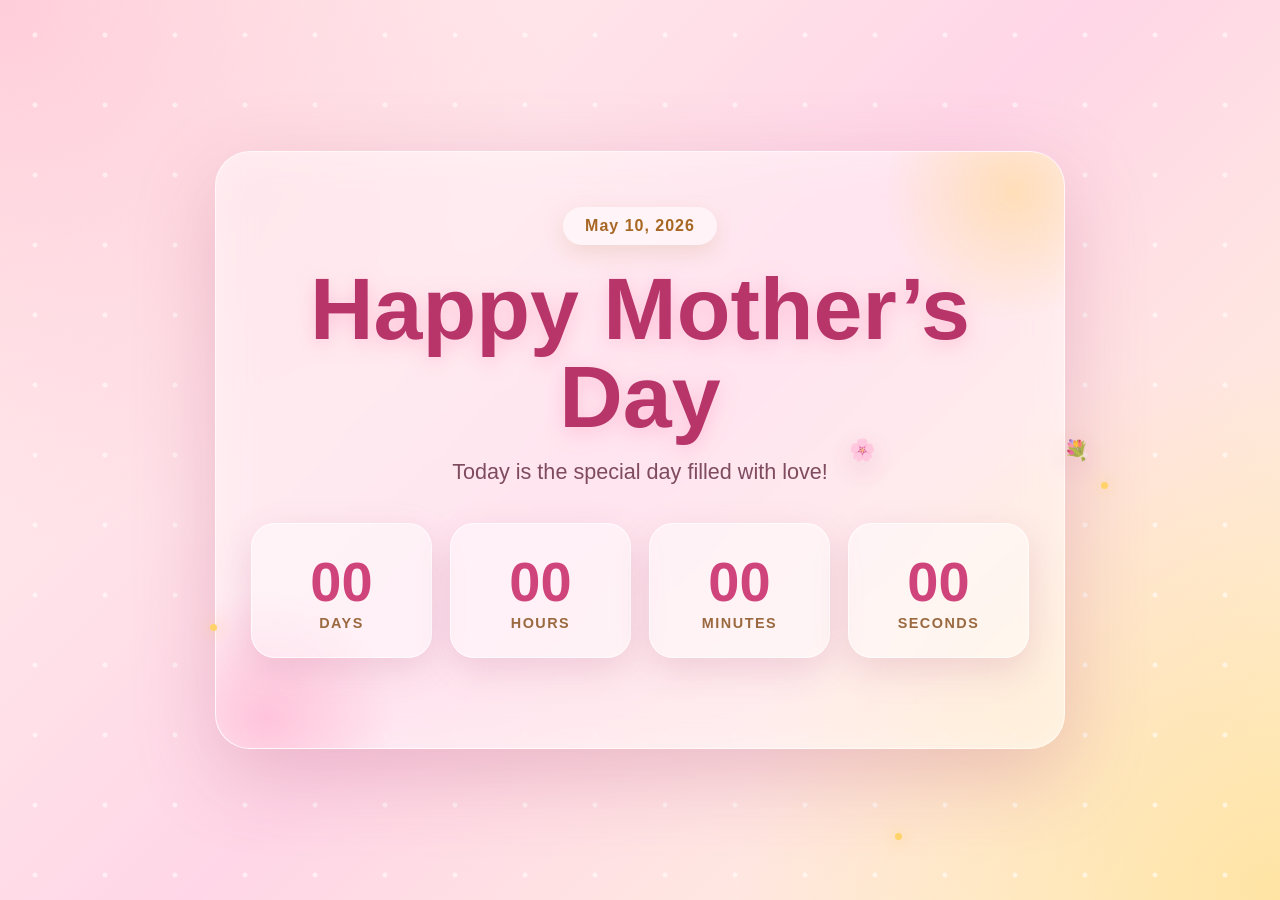
==== index.html @ 0b65164c "first commit" ====
<!DOCTYPE html>
<html lang="en">

<head>
  <meta charset="UTF-8" />
  <meta name="viewport" content="width=device-width, initial-scale=1.0" />
  <title>Happy Mother’s Day</title>

  <style>
    * {
      margin: 0;
      padding: 0;
      box-sizing: border-box;
      font-family: "Poppins", "Segoe UI", sans-serif;
    }

    body {
      min-height: 100vh;
      overflow-x: hidden;
      background:
        radial-gradient(circle at top left, rgba(255, 196, 214, 0.8), transparent 35%),
        radial-gradient(circle at bottom right, rgba(255, 219, 140, 0.7), transparent 35%),
        linear-gradient(135deg, #fff4ec, #ffd6e7, #fff8dc);
      display: flex;
      align-items: center;
      justify-content: center;
      padding: 25px;
      color: #6b3048;
    }

    body::before {
      content: "";
      position: fixed;
      inset: 0;
      background:
        radial-gradient(circle, rgba(255, 255, 255, 0.55) 0 2px, transparent 3px);
      background-size: 70px 70px;
      animation: glowMove 10s linear infinite;
      pointer-events: none;
    }

    @keyframes glowMove {
      from {
        background-position: 0 0;
      }

      to {
        background-position: 70px 70px;
      }
    }

    .page {
      width: 100%;
      max-width: 980px;
      min-height: 620px;
      position: relative;
      display: flex;
      align-items: center;
      justify-content: center;
      animation: fadeIn 1.4s ease forwards;
      opacity: 0;
    }

    @keyframes fadeIn {
      from {
        opacity: 0;
        transform: translateY(25px);
      }

      to {
        opacity: 1;
        transform: translateY(0);
      }
    }

    .card {
      width: 100%;
      max-width: 850px;
      padding: 55px 35px;
      text-align: center;
      border-radius: 35px;
      background: rgba(255, 255, 255, 0.35);
      border: 1px solid rgba(255, 255, 255, 0.65);
      box-shadow:
        0 25px 80px rgba(170, 70, 110, 0.25),
        inset 0 0 35px rgba(255, 255, 255, 0.35);
      backdrop-filter: blur(18px);
      position: relative;
      overflow: hidden;
      z-index: 2;
    }

    .card::before {
      content: "";
      position: absolute;
      width: 260px;
      height: 260px;
      background: radial-gradient(circle, rgba(255, 215, 140, 0.55), transparent 70%);
      top: -90px;
      right: -80px;
      border-radius: 50%;
    }

    .card::after {
      content: "";
      position: absolute;
      width: 260px;
      height: 260px;
      background: radial-gradient(circle, rgba(255, 130, 180, 0.35), transparent 70%);
      bottom: -100px;
      left: -80px;
      border-radius: 50%;
    }

    .content {
      position: relative;
      z-index: 3;
    }

    .badge {
      display: inline-block;
      padding: 10px 22px;
      margin-bottom: 20px;
      border-radius: 999px;
      background: rgba(255, 255, 255, 0.5);
      color: #a86623;
      font-weight: 600;
      letter-spacing: 1px;
      box-shadow: 0 8px 22px rgba(166, 102, 35, 0.15);
    }

    h1 {
      font-size: clamp(2.7rem, 7vw, 5.5rem);
      line-height: 1;
      color: #b73569;
      text-shadow: 0 5px 20px rgba(255, 120, 170, 0.35);
      margin-bottom: 18px;
    }

    .subtitle {
      font-size: clamp(1rem, 2.5vw, 1.35rem);
      color: #7f4b5f;
      margin-bottom: 38px;
    }

    .countdown {
      display: grid;
      grid-template-columns: repeat(4, 1fr);
      gap: 18px;
      margin-bottom: 35px;
    }

    .time-box {
      padding: 25px 12px;
      border-radius: 24px;
      background: rgba(255, 255, 255, 0.45);
      border: 1px solid rgba(255, 255, 255, 0.7);
      box-shadow: 0 12px 35px rgba(173, 70, 115, 0.18);
      transition: 0.3s ease;
    }

    .time-box:hover {
      transform: translateY(-8px);
      box-shadow: 0 18px 45px rgba(173, 70, 115, 0.25);
    }

    .time-box span {
      display: block;
      font-size: clamp(2rem, 5vw, 3.5rem);
      font-weight: 800;
      color: #d0447c;
    }

    .time-box small {
      font-size: 0.9rem;
      color: #9a6940;
      text-transform: uppercase;
      letter-spacing: 1.5px;
      font-weight: 700;
    }



    @keyframes pop {
      0% {
        transform: scale(0.92);
      }

      60% {
        transform: scale(1.03);
      }

      100% {
        transform: scale(1);
      }
    }



    .floating {
      position: fixed;
      pointer-events: none;
      z-index: 1;
      animation: floatUp linear infinite;
      opacity: 0.75;
      filter: drop-shadow(0 8px 12px rgba(180, 60, 110, 0.25));
    }

    @keyframes floatUp {
      from {
        transform: translateY(110vh) rotate(0deg);
        opacity: 0;
      }

      15% {
        opacity: 0.8;
      }

      85% {
        opacity: 0.8;
      }

      to {
        transform: translateY(-15vh) rotate(360deg);
        opacity: 0;
      }
    }

    .sparkle {
      position: fixed;
      width: 7px;
      height: 7px;
      background: #ffd36a;
      border-radius: 50%;
      box-shadow: 0 0 15px #ffd36a;
      animation: sparkle 3s infinite ease-in-out;
      z-index: 1;
    }

    @keyframes sparkle {

      0%,
      100% {
        transform: scale(0.4);
        opacity: 0.3;
      }

      50% {
        transform: scale(1.3);
        opacity: 1;
      }
    }

    @media (max-width: 720px) {
      .card {
        padding: 42px 20px;
        border-radius: 28px;
      }

      .countdown {
        grid-template-columns: repeat(2, 1fr);
        gap: 14px;
      }

      .time-box {
        padding: 22px 8px;
      }
    }

    @media (max-width: 390px) {
      .countdown {
        grid-template-columns: 1fr;
      }

      button {
        width: 100%;
      }
    }
  </style>
</head>

<body>
  <div class="page">
    <main class="card">
      <div class="content">
        <div class="badge">May 10, 2026</div>

        <h1>Happy Mother’s Day</h1>

        <p class="subtitle">
          Counting down to a special day filled with love
        </p>

        <section class="countdown">
          <div class="time-box">
            <span id="days">00</span>
            <small>Days</small>
          </div>

          <div class="time-box">
            <span id="hours">00</span>
            <small>Hours</small>
          </div>

          <div class="time-box">
            <span id="minutes">00</span>
            <small>Minutes</small>
          </div>

          <div class="time-box">
            <span id="seconds">00</span>
            <small>Seconds</small>
          </div>
        </section>

      </div>
  </div>
  </main>
  </div>

  <audio id="bgMusic" loop>
    <source src="music.mp3" type="audio/mpeg">
  </audio>

  <script src="src/js/countdown.js">

  </script>
</body>

</html>
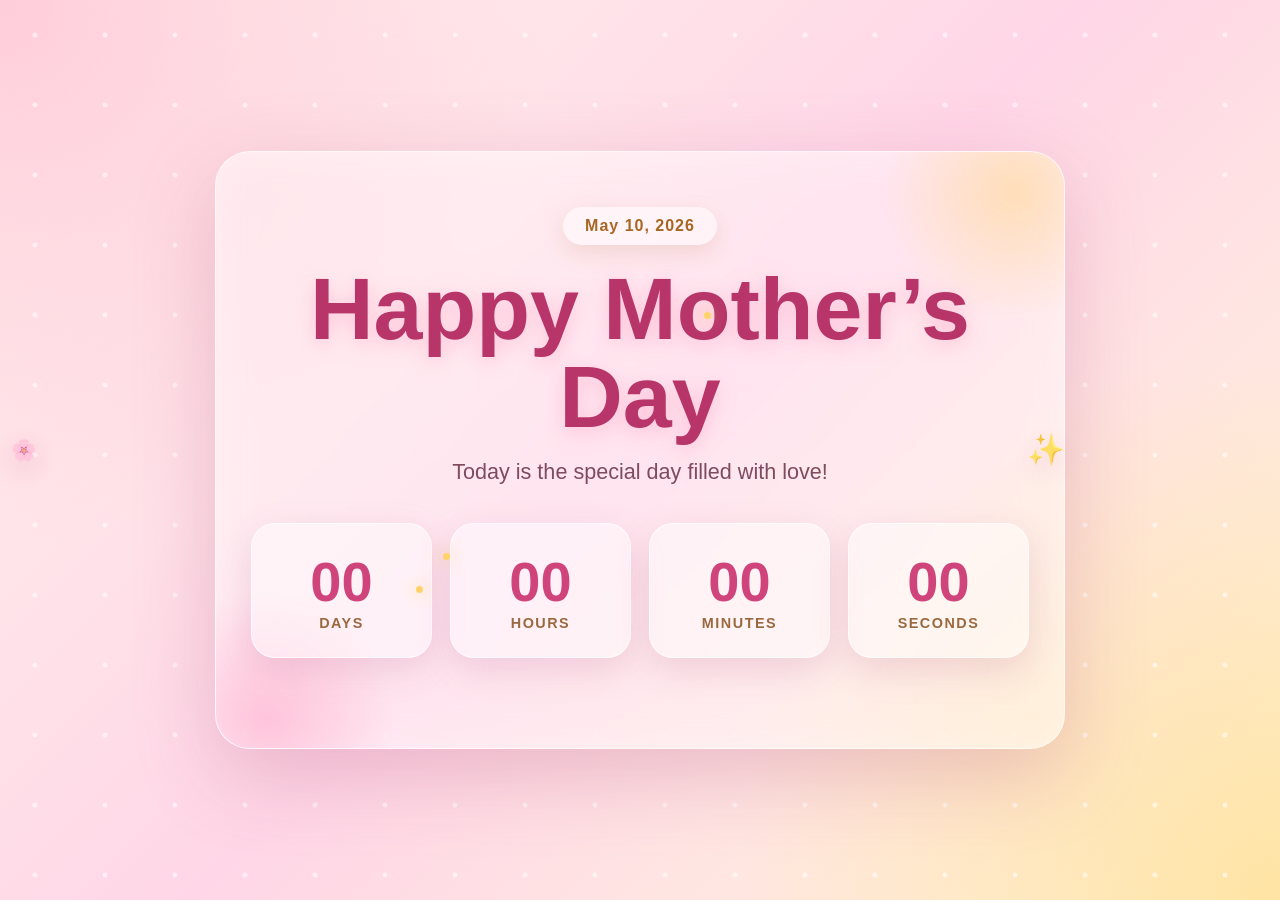
==== commit 4bf34ef6: "bug fix" ====
--- a/index.html
+++ b/index.html
@@ -318,9 +318,6 @@
   </main>
   </div>
 
-  <audio id="bgMusic" loop>
-    <source src="music.mp3" type="audio/mpeg">
-  </audio>
 
   <script src="src/js/countdown.js">
 
